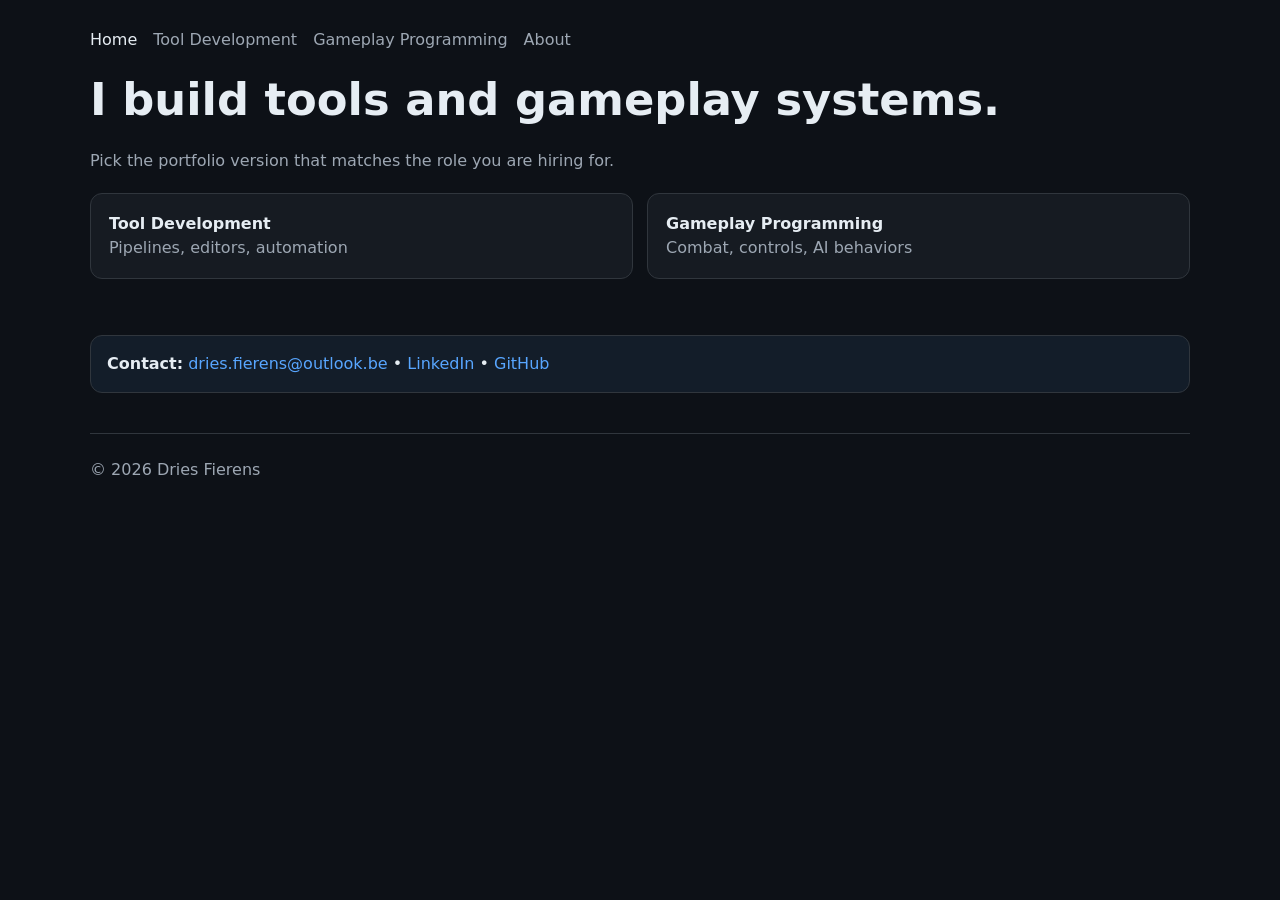
==== index.html @ b5022474 "Add website template" ====
﻿<!doctype html>
<html lang="en">
<head>
    <meta charset="UTF-8" />
    <meta name="viewport" content="width=device-width, initial-scale=1.0" />
    <title>Dries Fierens — Portfolio</title>
    <link rel="stylesheet" href="styles.css" />
</head>
<body data-role="all">
    <header class="container">
        <nav>
            <a class="active" href="index.html">Home</a>
            <a href="tooldev.html">Tool Development</a>
            <a href="gameplayprogramming.html">Gameplay Programming</a>
            <a href="about.html">About</a>
        </nav>
        <h1>I build tools and gameplay systems.</h1>
        <p class="subtitle">Pick the portfolio version that matches the role you are hiring for.</p>
        <div class="hero-choices">
            <a class="choice" href="tooldev.html"><strong>Tool Development</strong><br><span class="muted">Pipelines, editors, automation</span></a>
            <a class="choice" href="gameplayprogramming.html"><strong>Gameplay Programming</strong><br><span class="muted">Combat, controls, AI behaviors</span></a>
        </div>
    </header>

    <main class="container">
        <section class="cta">
            <strong>Contact:</strong>
            <a href="mailto:dries.fierens@outlook.be">dries.fierens@outlook.be</a> •
            <a href="https://www.linkedin.com/in/dries-fierens-13a043223/" target="_blank" rel="noreferrer">LinkedIn</a> •
            <a href="https://github.com/Dries-Fierens/" target="_blank" rel="noreferrer">GitHub</a>
        </section>
    </main>

    <footer class="container">© <span id="year"></span> Dries Fierens</footer>
    <script>document.getElementById('year').textContent = new Date().getFullYear();</script>
</body>
</html>
---- styles.css ----
﻿:root {
    --bg: #0d1117;
    --card: #161b22;
    --text: #e6edf3;
    --muted: #9da7b3;
    --accent: #58a6ff;
    --border: #30363d;
}

* {
    box-sizing: border-box
}

body {
    margin: 0;
    font-family: Inter,system-ui,-apple-system,Segoe UI,Roboto,Arial,sans-serif;
    background: var(--bg);
    color: var(--text);
    line-height: 1.5;
}

.container {
    width: min(1100px,92%);
    margin: 0 auto;
}

header {
    padding: 28px 0 12px;
}

nav {
    display: flex;
    gap: 16px;
    flex-wrap: wrap;
    margin-bottom: 14px;
}

nav a {
    color: var(--muted);
    text-decoration: none;
}

nav a:hover, nav a.active {
    color: var(--text)
}

h1 {
    font-size: clamp(1.8rem,3.5vw,3rem);
    margin: 0 0 8px
}

.subtitle {
    color: var(--muted);
    max-width: 70ch
}

.grid {
    display: grid;
    gap: 18px;
    grid-template-columns: repeat(2,minmax(0,1fr));
    margin: 24px 0 40px;
}

@media (max-width: 900px) {
    .grid {
        grid-template-columns: 1fr;
    }
}

.card {
    border: 1px solid var(--border);
    border-radius: 14px;
    overflow: hidden;
    background: var(--card);
}

.thumb {
    width: 100%;
    aspect-ratio: 16/9;
    object-fit: cover;
    display: block;
}

.card-body {
    padding: 14px
}

.one-liner {
    font-weight: 600
}

.tags {
    display: flex;
    flex-wrap: wrap;
    gap: 8px;
    margin: 10px 0
}

.tag {
    border: 1px solid var(--border);
    color: var(--muted);
    padding: 4px 8px;
    border-radius: 999px;
    font-size: .85rem;
}

.links a {
    color: var(--accent);
    text-decoration: none
}

.links a:hover {
    text-decoration: underline
}

.cta {
    margin: 24px 0 40px;
    padding: 16px;
    border: 1px solid var(--border);
    border-radius: 12px;
    background: rgba(88,166,255,.08);
}

.cta a {
    color: var(--accent);
    text-decoration: none;
}

.cta a:hover {
    text-decoration: underline;
}

.hero-choices {
    display: grid;
    grid-template-columns: repeat(auto-fit,minmax(220px,1fr));
    gap: 14px;
    margin: 20px 0;
}

.choice {
    border: 1px solid var(--border);
    border-radius: 12px;
    padding: 18px;
    text-decoration: none;
    color: var(--text);
    background: var(--card);
}

.choice:hover {
    border-color: var(--accent)
}

.muted {
    color: var(--muted)
}

footer {
    border-top: 1px solid var(--border);
    color: var(--muted);
    padding: 24px 0 40px;
}
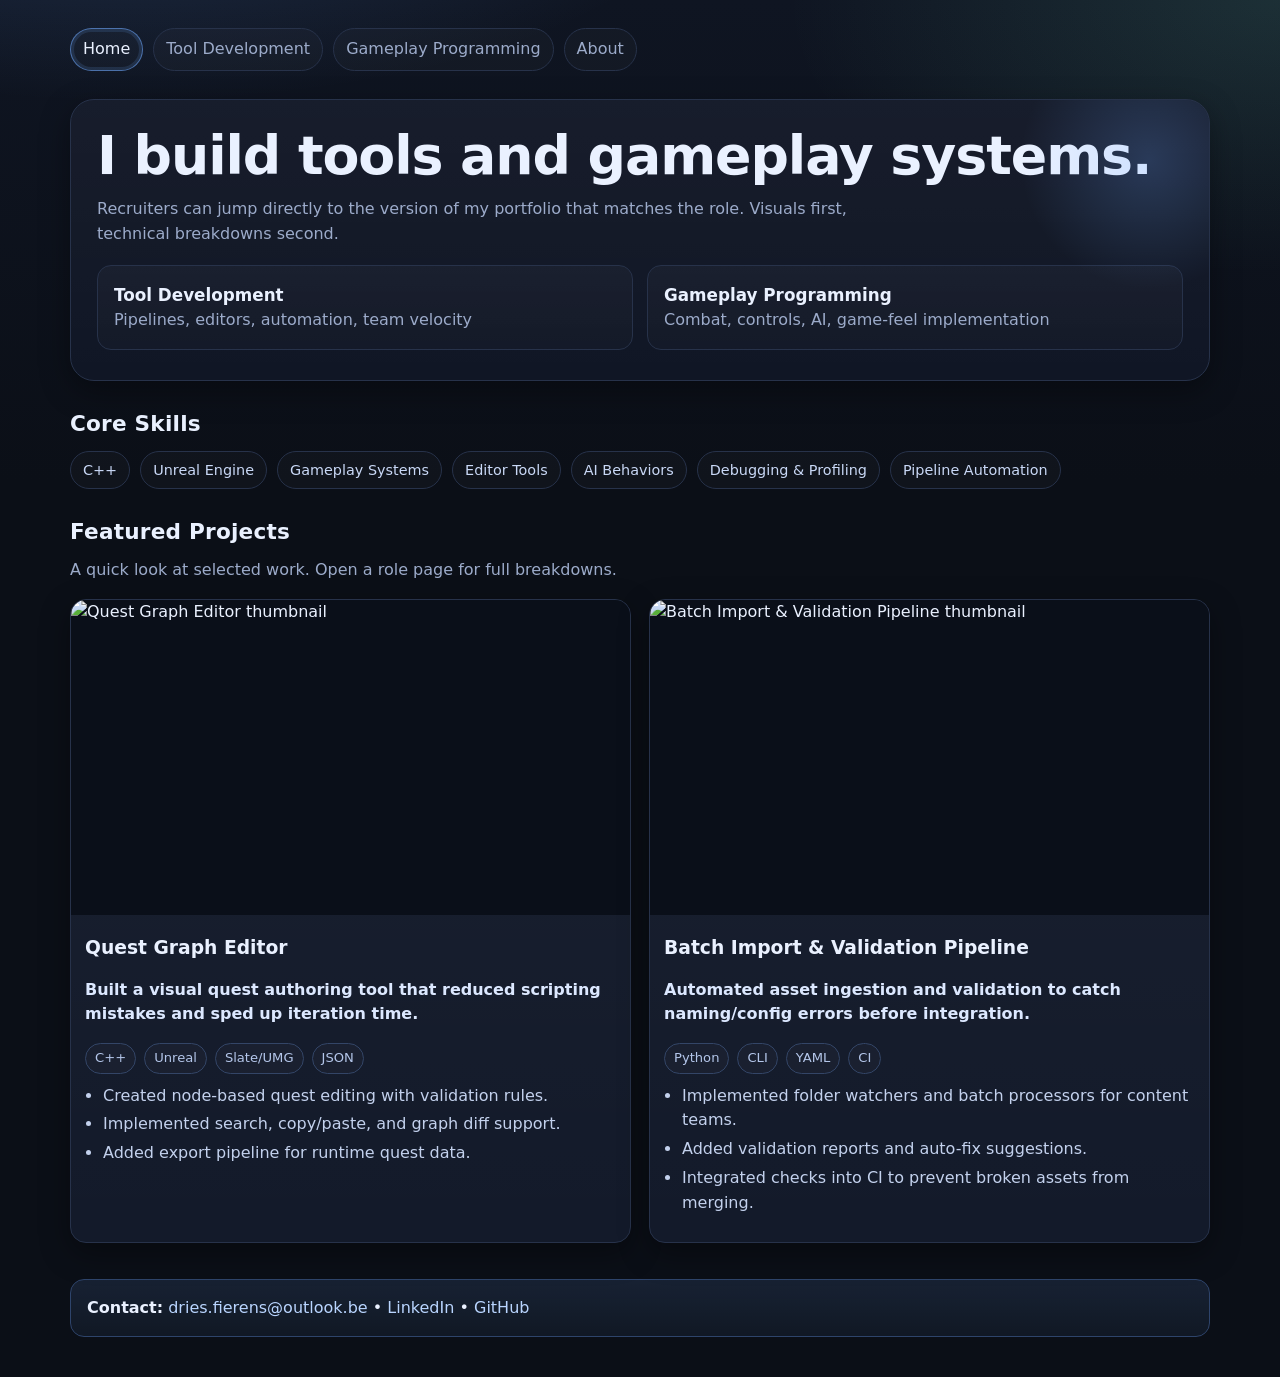
==== commit 8d7fcaee: "Add gitignore, improved homepage" ====
--- a/index.html
+++ b/index.html
@@ -14,15 +14,47 @@
             <a href="gameplayprogramming.html">Gameplay Programming</a>
             <a href="about.html">About</a>
         </nav>
-        <h1>I build tools and gameplay systems.</h1>
-        <p class="subtitle">Pick the portfolio version that matches the role you are hiring for.</p>
-        <div class="hero-choices">
-            <a class="choice" href="tooldev.html"><strong>Tool Development</strong><br><span class="muted">Pipelines, editors, automation</span></a>
-            <a class="choice" href="gameplayprogramming.html"><strong>Gameplay Programming</strong><br><span class="muted">Combat, controls, AI behaviors</span></a>
-        </div>
     </header>
 
     <main class="container">
+        <section class="hero">
+            <h1>I build tools and gameplay systems.</h1>
+            <p class="subtitle">
+                Recruiters can jump directly to the version of my portfolio that matches the role.
+                Visuals first, technical breakdowns second.
+            </p>
+
+            <div class="hero-choices">
+                <a class="choice" href="tooldev.html">
+                    <strong>Tool Development</strong><br>
+                    <span class="muted">Pipelines, editors, automation, team velocity</span>
+                </a>
+                <a class="choice" href="gameplayprogramming.html">
+                    <strong>Gameplay Programming</strong><br>
+                    <span class="muted">Combat, controls, AI, game-feel implementation</span>
+                </a>
+            </div>
+        </section>
+
+        <section class="section">
+            <h2>Core Skills</h2>
+            <div class="skills">
+                <span class="skill">C++</span>
+                <span class="skill">Unreal Engine</span>
+                <span class="skill">Gameplay Systems</span>
+                <span class="skill">Editor Tools</span>
+                <span class="skill">AI Behaviors</span>
+                <span class="skill">Debugging & Profiling</span>
+                <span class="skill">Pipeline Automation</span>
+            </div>
+        </section>
+
+        <section class="section">
+            <h2>Featured Projects</h2>
+            <p class="subtitle">A quick look at selected work. Open a role page for full breakdowns.</p>
+            <section id="featured-projects" class="grid"></section>
+        </section>
+
         <section class="cta">
             <strong>Contact:</strong>
             <a href="mailto:dries.fierens@outlook.be">dries.fierens@outlook.be</a> •
@@ -31,7 +63,8 @@
         </section>
     </main>
 
-    <footer class="container">© <span id="year"></span> Dries Fierens</footer>
+    <script src="data/projects.js"></script>
+    <script src="js/main.js"></script>
     <script>document.getElementById('year').textContent = new Date().getFullYear();</script>
 </body>
 </html>
--- a/styles.css
+++ b/styles.css
@@ -1,64 +1,167 @@
 ﻿:root {
-    --bg: #0d1117;
-    --card: #161b22;
-    --text: #e6edf3;
-    --muted: #9da7b3;
-    --accent: #58a6ff;
-    --border: #30363d;
+    --bg: #0b0f17;
+    --bg-2: #0f1522;
+    --card: #131a2a;
+    --card-2: #101625;
+    --text: #eaf1ff;
+    --muted: #9cabca;
+    --accent: #6ea8ff;
+    --accent-2: #7ef0c7;
+    --border: #27324a;
+    --shadow: 0 10px 30px rgba(0,0,0,.35);
+    --radius: 16px;
 }
 
 * {
     box-sizing: border-box
 }
 
+html, body {
+    margin: 0;
+    padding: 0
+}
+
 body {
-    margin: 0;
     font-family: Inter,system-ui,-apple-system,Segoe UI,Roboto,Arial,sans-serif;
-    background: var(--bg);
     color: var(--text);
-    line-height: 1.5;
+    line-height: 1.55;
+    background: radial-gradient(1000px 400px at 10% -10%, rgba(110,168,255,.18), transparent 60%), radial-gradient(900px 500px at 100% 0%, rgba(126,240,199,.12), transparent 55%), linear-gradient(180deg, var(--bg-2), var(--bg) 35%);
+    min-height: 100vh;
 }
 
 .container {
-    width: min(1100px,92%);
-    margin: 0 auto;
+    width: min(1140px,92%);
+    margin: 0 auto
 }
 
 header {
-    padding: 28px 0 12px;
+    padding: 28px 0 8px;
 }
 
 nav {
     display: flex;
-    gap: 16px;
+    gap: 10px;
     flex-wrap: wrap;
-    margin-bottom: 14px;
-}
-
-nav a {
-    color: var(--muted);
-    text-decoration: none;
-}
-
-nav a:hover, nav a.active {
-    color: var(--text)
-}
+    margin-bottom: 20px;
+}
+
+    nav a {
+        color: var(--muted);
+        text-decoration: none;
+        border: 1px solid var(--border);
+        background: rgba(255,255,255,.02);
+        padding: 8px 12px;
+        border-radius: 999px;
+        transition: .2s ease;
+    }
+
+        nav a:hover {
+            color: var(--text);
+            border-color: #3a4a6d
+        }
+
+        nav a.active {
+            color: var(--text);
+            border-color: rgba(110,168,255,.6);
+            box-shadow: 0 0 0 3px rgba(110,168,255,.14) inset;
+        }
 
 h1 {
-    font-size: clamp(1.8rem,3.5vw,3rem);
-    margin: 0 0 8px
+    font-size: clamp(2rem,4.2vw,3.4rem);
+    line-height: 1.1;
+    margin: 0 0 12px;
+    letter-spacing: -.02em;
 }
 
 .subtitle {
     color: var(--muted);
-    max-width: 70ch
+    max-width: 76ch;
+    margin: 0 0 8px;
+}
+
+.hero {
+    border: 1px solid var(--border);
+    background: linear-gradient(180deg, rgba(255,255,255,.03), rgba(255,255,255,.00)), var(--card-2);
+    border-radius: 24px;
+    padding: 26px;
+    box-shadow: var(--shadow);
+    position: relative;
+    overflow: hidden;
+}
+
+    .hero::after {
+        content: "";
+        position: absolute;
+        width: 280px;
+        height: 280px;
+        right: -80px;
+        top: -80px;
+        border-radius: 50%;
+        background: radial-gradient(circle, rgba(110,168,255,.22), transparent 65%);
+        pointer-events: none;
+    }
+
+.hero-choices {
+    display: grid;
+    grid-template-columns: repeat(auto-fit,minmax(230px,1fr));
+    gap: 14px;
+    margin: 18px 0 4px;
+}
+
+.choice {
+    border: 1px solid var(--border);
+    border-radius: 14px;
+    padding: 16px;
+    text-decoration: none;
+    color: var(--text);
+    background: linear-gradient(180deg, rgba(255,255,255,.03), rgba(255,255,255,.01));
+    transition: transform .18s ease,border-color .2s ease,box-shadow .2s ease;
+}
+
+    .choice:hover {
+        transform: translateY(-2px);
+        border-color: rgba(110,168,255,.65);
+        box-shadow: 0 8px 24px rgba(0,0,0,.28);
+    }
+
+    .choice strong {
+        font-size: 1.05rem
+    }
+
+.muted {
+    color: var(--muted)
+}
+
+.section {
+    margin: 26px 0;
+}
+
+    .section h2 {
+        margin: 0 0 10px;
+        font-size: 1.35rem;
+        letter-spacing: .01em;
+    }
+
+.skills {
+    display: flex;
+    flex-wrap: wrap;
+    gap: 10px;
+}
+
+.skill {
+    border: 1px solid var(--border);
+    color: #c9d8f6;
+    background: rgba(255,255,255,.02);
+    border-radius: 999px;
+    padding: 7px 12px;
+    font-size: .9rem;
 }
 
 .grid {
     display: grid;
     gap: 18px;
-    grid-template-columns: repeat(2,minmax(0,1fr));
-    margin: 24px 0 40px;
+    grid-template-columns: repeat(2,minmax(0,1fr)); /* max 2 */
+    margin: 16px 0 36px;
 }
 
 @media (max-width: 900px) {
@@ -69,24 +172,47 @@
 
 .card {
     border: 1px solid var(--border);
-    border-radius: 14px;
+    border-radius: var(--radius);
     overflow: hidden;
-    background: var(--card);
-}
+    background: linear-gradient(180deg, rgba(255,255,255,.03), rgba(255,255,255,.00)), var(--card);
+    box-shadow: var(--shadow);
+    transition: transform .18s ease, border-color .2s ease;
+}
+
+    .card:hover {
+        transform: translateY(-3px);
+        border-color: #4062a0;
+    }
 
 .thumb {
     width: 100%;
     aspect-ratio: 16/9;
     object-fit: cover;
     display: block;
+    background: #0a0f19;
 }
 
 .card-body {
-    padding: 14px
-}
+    padding: 14px 14px 16px
+}
+
+    .card-body h3 {
+        margin: 4px 0 8px
+    }
 
 .one-liner {
-    font-weight: 600
+    font-weight: 600;
+    color: #dce8ff
+}
+
+ul {
+    margin: 10px 0 0 18px;
+    padding: 0
+}
+
+li {
+    margin: 4px 0;
+    color: #c3d1ed
 }
 
 .tags {
@@ -97,65 +223,46 @@
 }
 
 .tag {
-    border: 1px solid var(--border);
-    color: var(--muted);
-    padding: 4px 8px;
+    border: 1px solid #334567;
+    color: #b4c6ea;
+    padding: 4px 9px;
     border-radius: 999px;
-    font-size: .85rem;
-}
-
-.links a {
-    color: var(--accent);
-    text-decoration: none
-}
-
-.links a:hover {
-    text-decoration: underline
-}
+    font-size: .82rem;
+    background: rgba(255,255,255,.02);
+}
+
+.links {
+    margin-top: 10px
+}
+
+    .links a {
+        color: var(--accent);
+        text-decoration: none;
+    }
+
+        .links a:hover {
+            text-decoration: underline
+        }
 
 .cta {
-    margin: 24px 0 40px;
+    margin: 10px 0 40px;
     padding: 16px;
-    border: 1px solid var(--border);
-    border-radius: 12px;
-    background: rgba(88,166,255,.08);
-}
-
-.cta a {
-    color: var(--accent);
-    text-decoration: none;
-}
-
-.cta a:hover {
-    text-decoration: underline;
-}
-
-.hero-choices {
-    display: grid;
-    grid-template-columns: repeat(auto-fit,minmax(220px,1fr));
-    gap: 14px;
-    margin: 20px 0;
-}
-
-.choice {
-    border: 1px solid var(--border);
-    border-radius: 12px;
-    padding: 18px;
-    text-decoration: none;
-    color: var(--text);
-    background: var(--card);
-}
-
-.choice:hover {
-    border-color: var(--accent)
-}
-
-.muted {
-    color: var(--muted)
-}
+    border: 1px solid #2e446b;
+    border-radius: 14px;
+    background: linear-gradient(180deg, rgba(110,168,255,.12), rgba(110,168,255,.06));
+}
+
+    .cta a {
+        color: #b9d5ff;
+        text-decoration: none;
+    }
+
+        .cta a:hover {
+            text-decoration: underline
+        }
 
 footer {
     border-top: 1px solid var(--border);
     color: var(--muted);
-    padding: 24px 0 40px;
-}
+    padding: 20px 0 34px;
+}
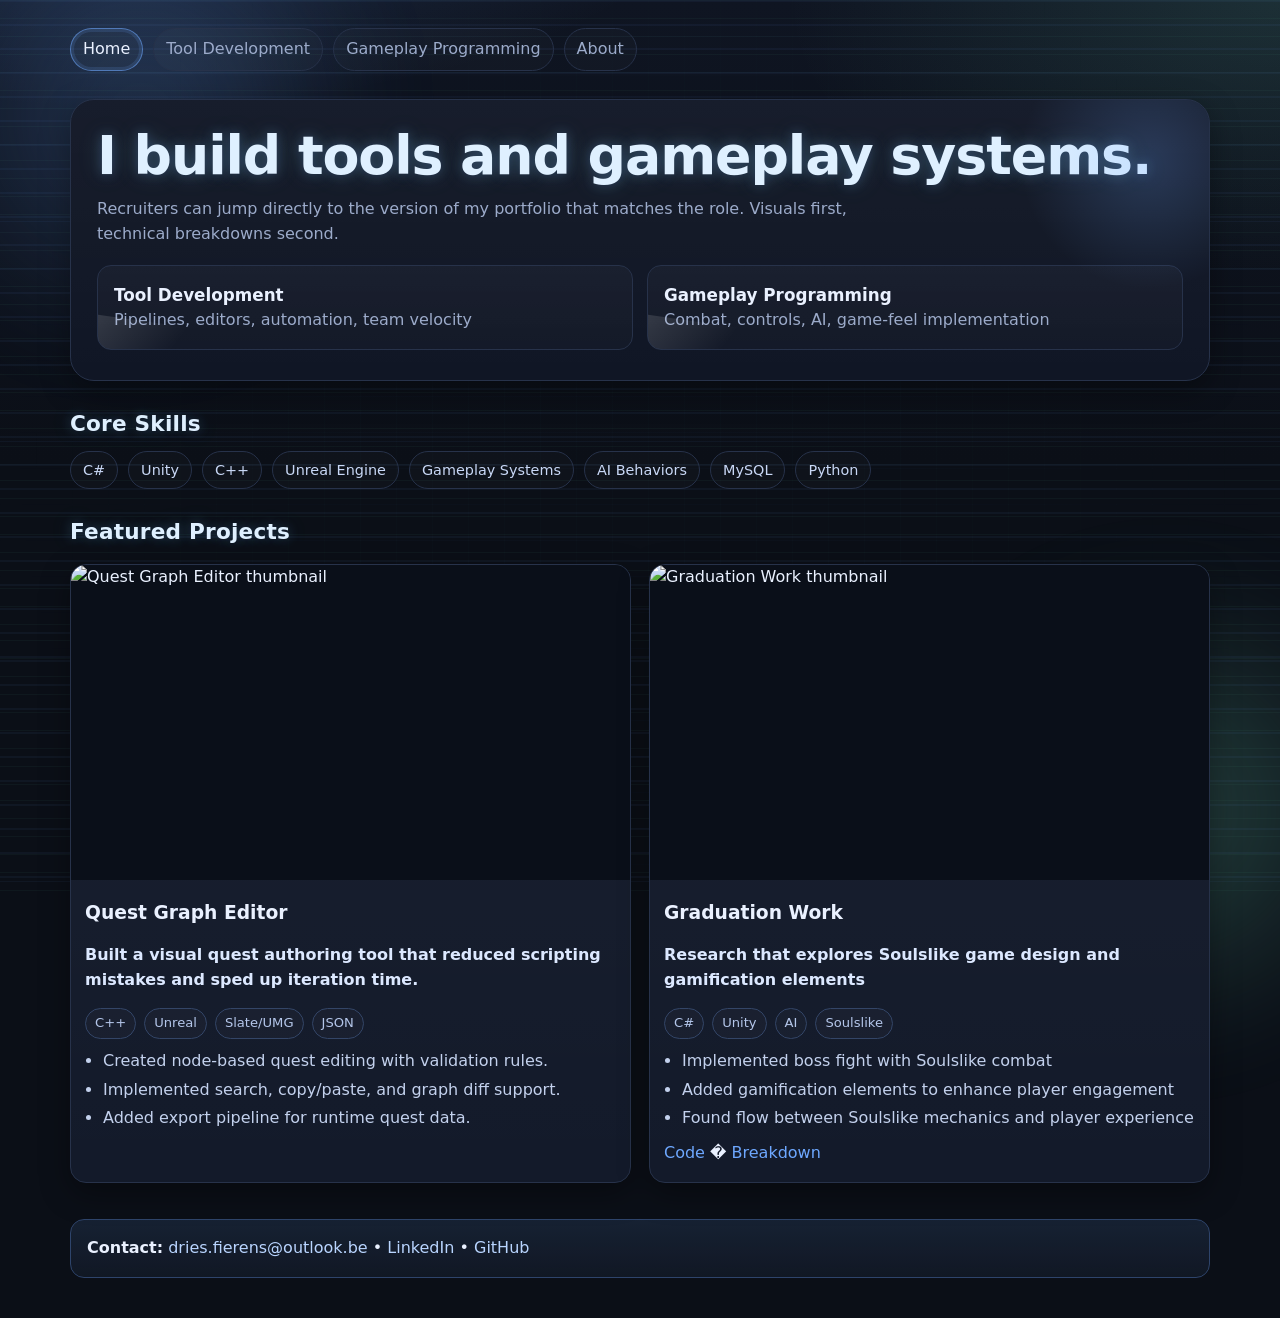
==== commit 03e662ad: "Add projects and improved layout" ====
--- a/index.html
+++ b/index.html
@@ -7,6 +7,12 @@
     <link rel="stylesheet" href="styles.css" />
 </head>
 <body data-role="all">
+    <div class="fx-bg" aria-hidden="true">
+        <span class="blob blob-a"></span>
+        <span class="blob blob-b"></span>
+        <span class="grid-lines"></span>
+        <span class="code-rain"></span>
+    </div>
     <header class="container">
         <nav>
             <a class="active" href="index.html">Home</a>
@@ -39,19 +45,19 @@
         <section class="section">
             <h2>Core Skills</h2>
             <div class="skills">
+                <span class="skill">C#</span>
+                <span class="skill">Unity</span>
                 <span class="skill">C++</span>
                 <span class="skill">Unreal Engine</span>
                 <span class="skill">Gameplay Systems</span>
-                <span class="skill">Editor Tools</span>
                 <span class="skill">AI Behaviors</span>
-                <span class="skill">Debugging & Profiling</span>
-                <span class="skill">Pipeline Automation</span>
+                <span class="skill">MySQL</span>
+                <span class="skill">Python</span>
             </div>
         </section>
 
         <section class="section">
             <h2>Featured Projects</h2>
-            <p class="subtitle">A quick look at selected work. Open a role page for full breakdowns.</p>
             <section id="featured-projects" class="grid"></section>
         </section>
 
--- a/styles.css
+++ b/styles.css
@@ -266,3 +266,158 @@
     color: var(--muted);
     padding: 20px 0 34px;
 }
+
+/* =========================
+   VIBRANT CODE-THEMED FX
+   ========================= */
+
+body {
+    position: relative;
+    overflow-x: hidden;
+}
+
+/* background effect container */
+.fx-bg {
+    position: fixed;
+    inset: 0;
+    z-index: -1;
+    pointer-events: none;
+}
+
+/* animated colorful glows */
+.blob {
+    position: absolute;
+    width: 42vw;
+    height: 42vw;
+    border-radius: 50%;
+    filter: blur(55px);
+    opacity: .24;
+    animation: blobFloat 16s ease-in-out infinite alternate;
+}
+
+.blob-a {
+    left: -10vw;
+    top: -12vw;
+    background: radial-gradient(circle, #6ea8ff 0%, rgba(110,168,255,0) 65%);
+}
+
+.blob-b {
+    right: -12vw;
+    bottom: -14vw;
+    background: radial-gradient(circle, #7ef0c7 0%, rgba(126,240,199,0) 65%);
+    animation-delay: 2s;
+}
+
+@keyframes blobFloat {
+    0% {
+        transform: translateY(0) translateX(0) scale(1);
+    }
+
+    100% {
+        transform: translateY(30px) translateX(20px) scale(1.08);
+    }
+}
+
+/* subtle techno grid */
+.grid-lines {
+    position: absolute;
+    inset: 0;
+    background-image: linear-gradient(rgba(110,168,255,.07) 1px, transparent 1px), linear-gradient(90deg, rgba(126,240,199,.06) 1px, transparent 1px);
+    background-size: 36px 36px, 36px 36px;
+    mask-image: radial-gradient(circle at center, black 35%, transparent 90%);
+    opacity: .28;
+    animation: gridShift 18s linear infinite;
+}
+
+@keyframes gridShift {
+    from {
+        transform: translateY(0);
+    }
+
+    to {
+        transform: translateY(36px);
+    }
+}
+
+/* fake code rain overlay */
+.code-rain {
+    position: absolute;
+    inset: 0;
+    opacity: .12;
+    background-image: repeating-linear-gradient( 180deg, rgba(110,168,255,.45) 0 2px, transparent 2px 24px ), repeating-linear-gradient( 180deg, rgba(126,240,199,.35) 0 1px, transparent 1px 18px );
+    background-size: 2px 220px, 1px 160px;
+    background-position: 12% -220px, 76% -160px;
+    animation: rainFall 9s linear infinite;
+}
+
+@keyframes rainFall {
+    to {
+        background-position: 12% 220px, 76% 160px;
+    }
+}
+
+/* animated gradient headings */
+h1, .section h2{
+  color:#dff0ff;
+  text-shadow:
+    0 0 12px rgba(110,168,255,.25),
+    0 0 24px rgba(126,240,199,.18);
+}
+
+@keyframes headingGlow {
+    to {
+        background-position: 220% center;
+    }
+}
+
+/* card hover glow */
+.card {
+    position: relative;
+}
+
+    .card::before {
+        content: "";
+        position: absolute;
+        inset: -1px;
+        border-radius: inherit;
+        padding: 1px;
+        background: linear-gradient(120deg, rgba(110,168,255,.7), rgba(126,240,199,.6), rgba(180,120,255,.65));
+        -webkit-mask: linear-gradient(#000 0 0) content-box, linear-gradient(#000 0 0);
+        -webkit-mask-composite: xor;
+        mask-composite: exclude;
+        opacity: 0;
+        transition: opacity .25s ease;
+        pointer-events: none;
+    }
+
+    .card:hover::before {
+        opacity: 1;
+    }
+
+/* animated buttons */
+.choice {
+    position: relative;
+    overflow: hidden;
+}
+
+    .choice::after {
+        content: "";
+        position: absolute;
+        inset: auto -40% -120% -40%;
+        height: 180%;
+        background: linear-gradient(120deg, transparent 35%, rgba(255,255,255,.22) 50%, transparent 65%);
+        transform: translateX(-40%) rotate(8deg);
+        transition: transform .7s ease;
+    }
+
+    .choice:hover::after {
+        transform: translateX(40%) rotate(8deg);
+    }
+
+/* respect users who prefer reduced motion */
+@media (prefers-reduced-motion: reduce) {
+    .blob, .grid-lines, .code-rain, h1, .section h2, .choice::after {
+        animation: none !important;
+        transition: none !important;
+    }
+}
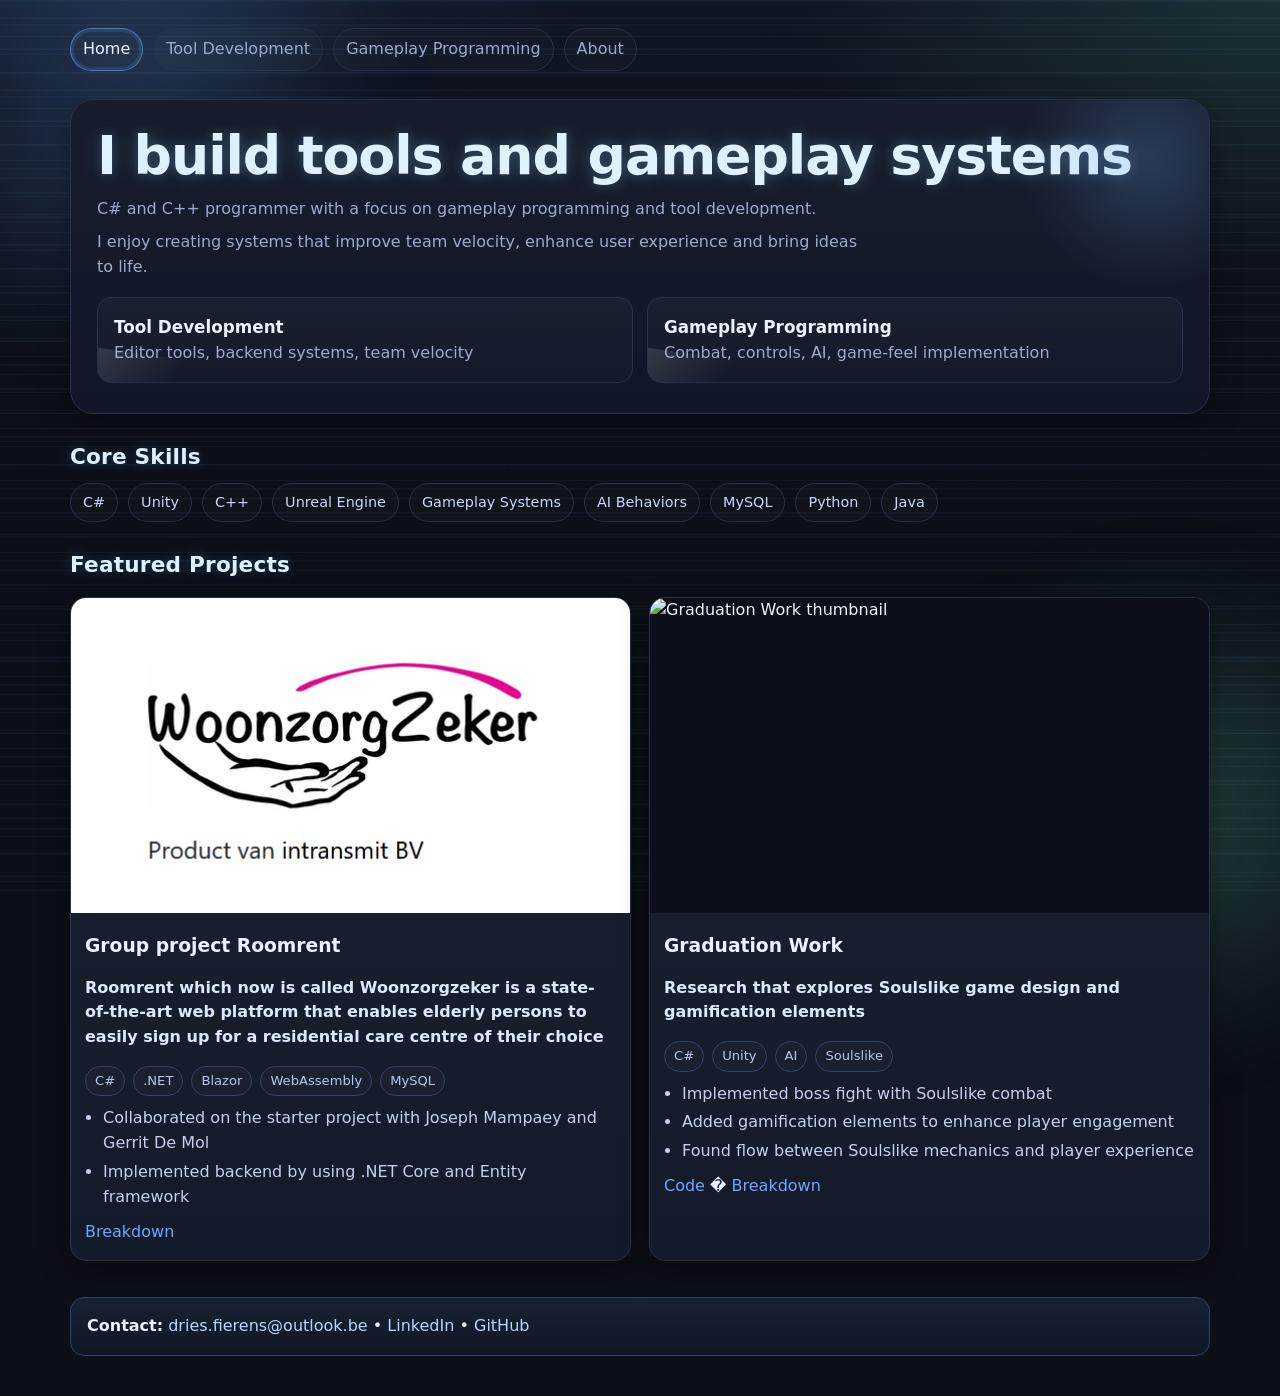
==== commit 6ca7139a: "Finished initial portfolio version" ====
--- a/index.html
+++ b/index.html
@@ -24,16 +24,18 @@
 
     <main class="container">
         <section class="hero">
-            <h1>I build tools and gameplay systems.</h1>
+            <h1>I build tools and gameplay systems</h1>
             <p class="subtitle">
-                Recruiters can jump directly to the version of my portfolio that matches the role.
-                Visuals first, technical breakdowns second.
+                C# and C++ programmer with a focus on gameplay programming and tool development.
+            </p>
+            <p class="subtitle">
+                I enjoy creating systems that improve team velocity, enhance user experience and bring ideas to life.
             </p>
 
             <div class="hero-choices">
                 <a class="choice" href="tooldev.html">
                     <strong>Tool Development</strong><br>
-                    <span class="muted">Pipelines, editors, automation, team velocity</span>
+                    <span class="muted">Editor tools, backend systems, team velocity</span>
                 </a>
                 <a class="choice" href="gameplayprogramming.html">
                     <strong>Gameplay Programming</strong><br>
@@ -53,6 +55,7 @@
                 <span class="skill">AI Behaviors</span>
                 <span class="skill">MySQL</span>
                 <span class="skill">Python</span>
+                <span class="skill">Java</span>
             </div>
         </section>
 
--- a/styles.css
+++ b/styles.css
@@ -421,3 +421,36 @@
         transition: none !important;
     }
 }
+
+.about-wrap {
+    display: grid;
+    grid-template-columns: 280px 1fr;
+    gap: 24px;
+    align-items: start;
+    margin: 20px 0 36px;
+}
+
+.profile-pic {
+    width: 100%;
+    max-width: 280px;
+    aspect-ratio: 1/1;
+    object-fit: cover;
+    border-radius: 18px;
+    border: 1px solid var(--border);
+    box-shadow: 0 10px 30px rgba(0,0,0,.35);
+    background: #0f1522;
+}
+
+.about-content h2 {
+    margin-top: 0;
+}
+
+@media (max-width: 900px) {
+    .about-wrap {
+        grid-template-columns: 1fr;
+    }
+
+    .profile-pic {
+        max-width: 220px;
+    }
+}
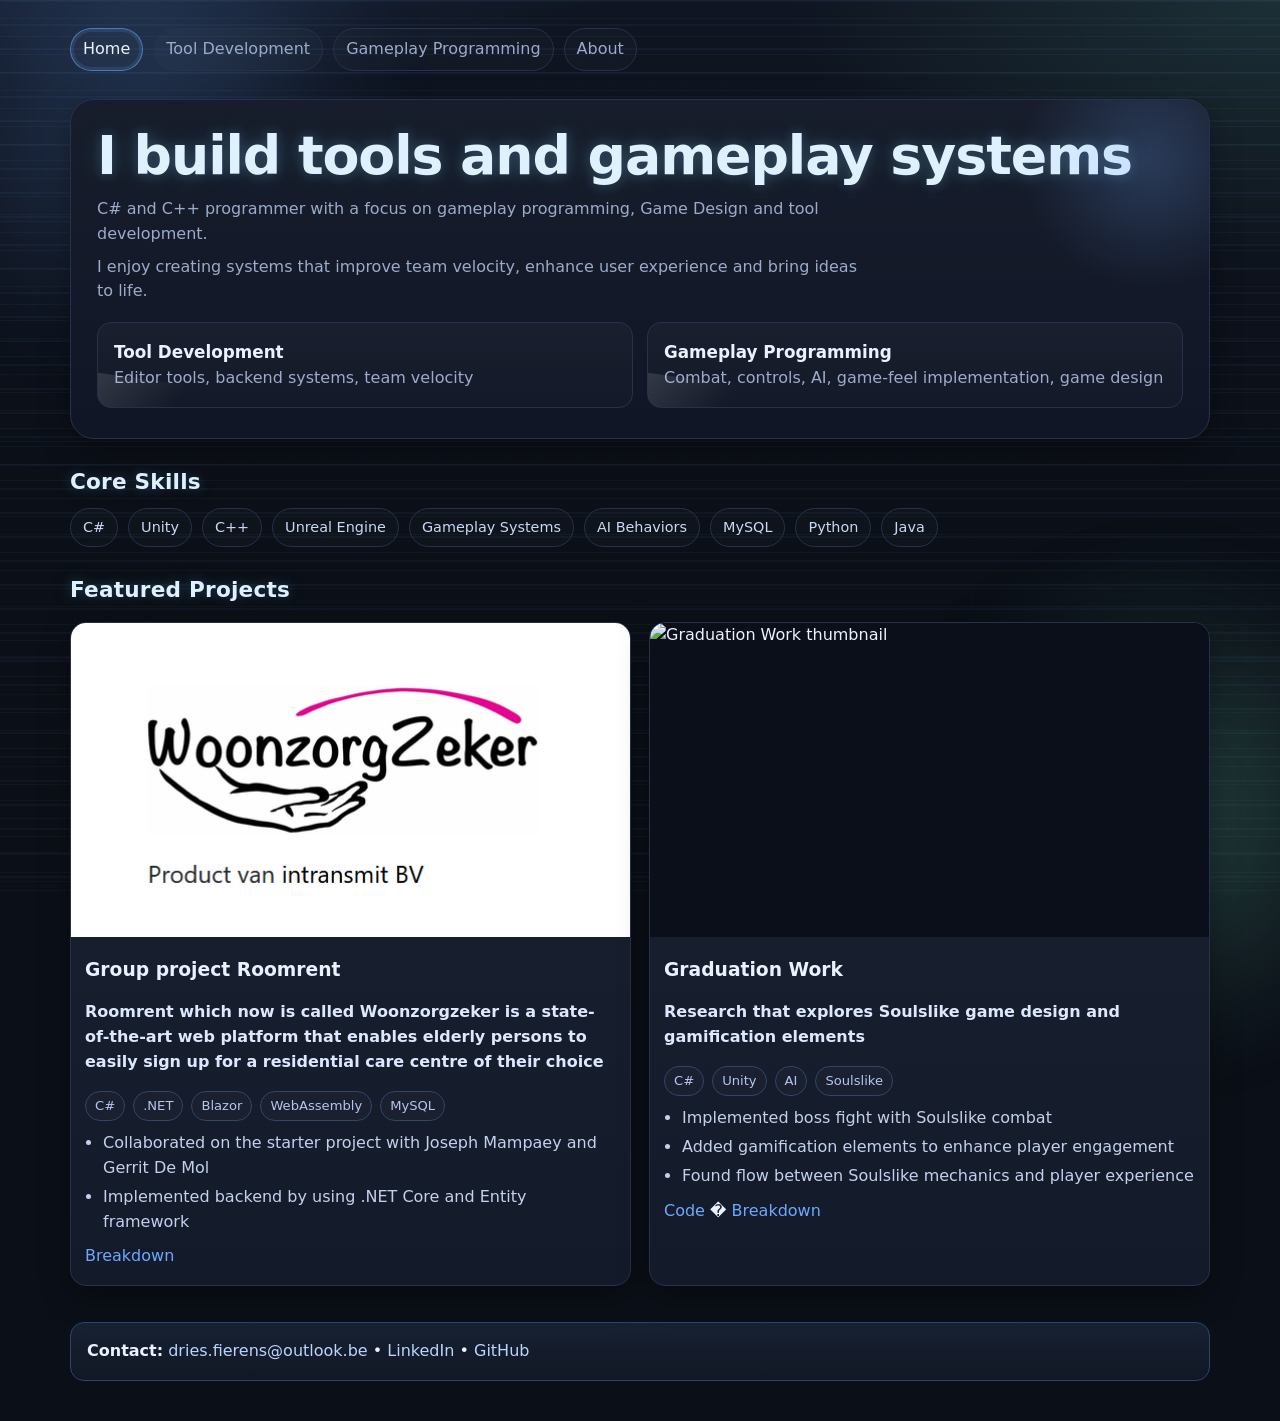
==== commit 5bf92446: "Update portfolio text" ====
--- a/index.html
+++ b/index.html
@@ -26,7 +26,7 @@
         <section class="hero">
             <h1>I build tools and gameplay systems</h1>
             <p class="subtitle">
-                C# and C++ programmer with a focus on gameplay programming and tool development.
+                C# and C++ programmer with a focus on gameplay programming, Game Design and tool development.
             </p>
             <p class="subtitle">
                 I enjoy creating systems that improve team velocity, enhance user experience and bring ideas to life.
@@ -39,7 +39,7 @@
                 </a>
                 <a class="choice" href="gameplayprogramming.html">
                     <strong>Gameplay Programming</strong><br>
-                    <span class="muted">Combat, controls, AI, game-feel implementation</span>
+                    <span class="muted">Combat, controls, AI, game-feel implementation, game design</span>
                 </a>
             </div>
         </section>
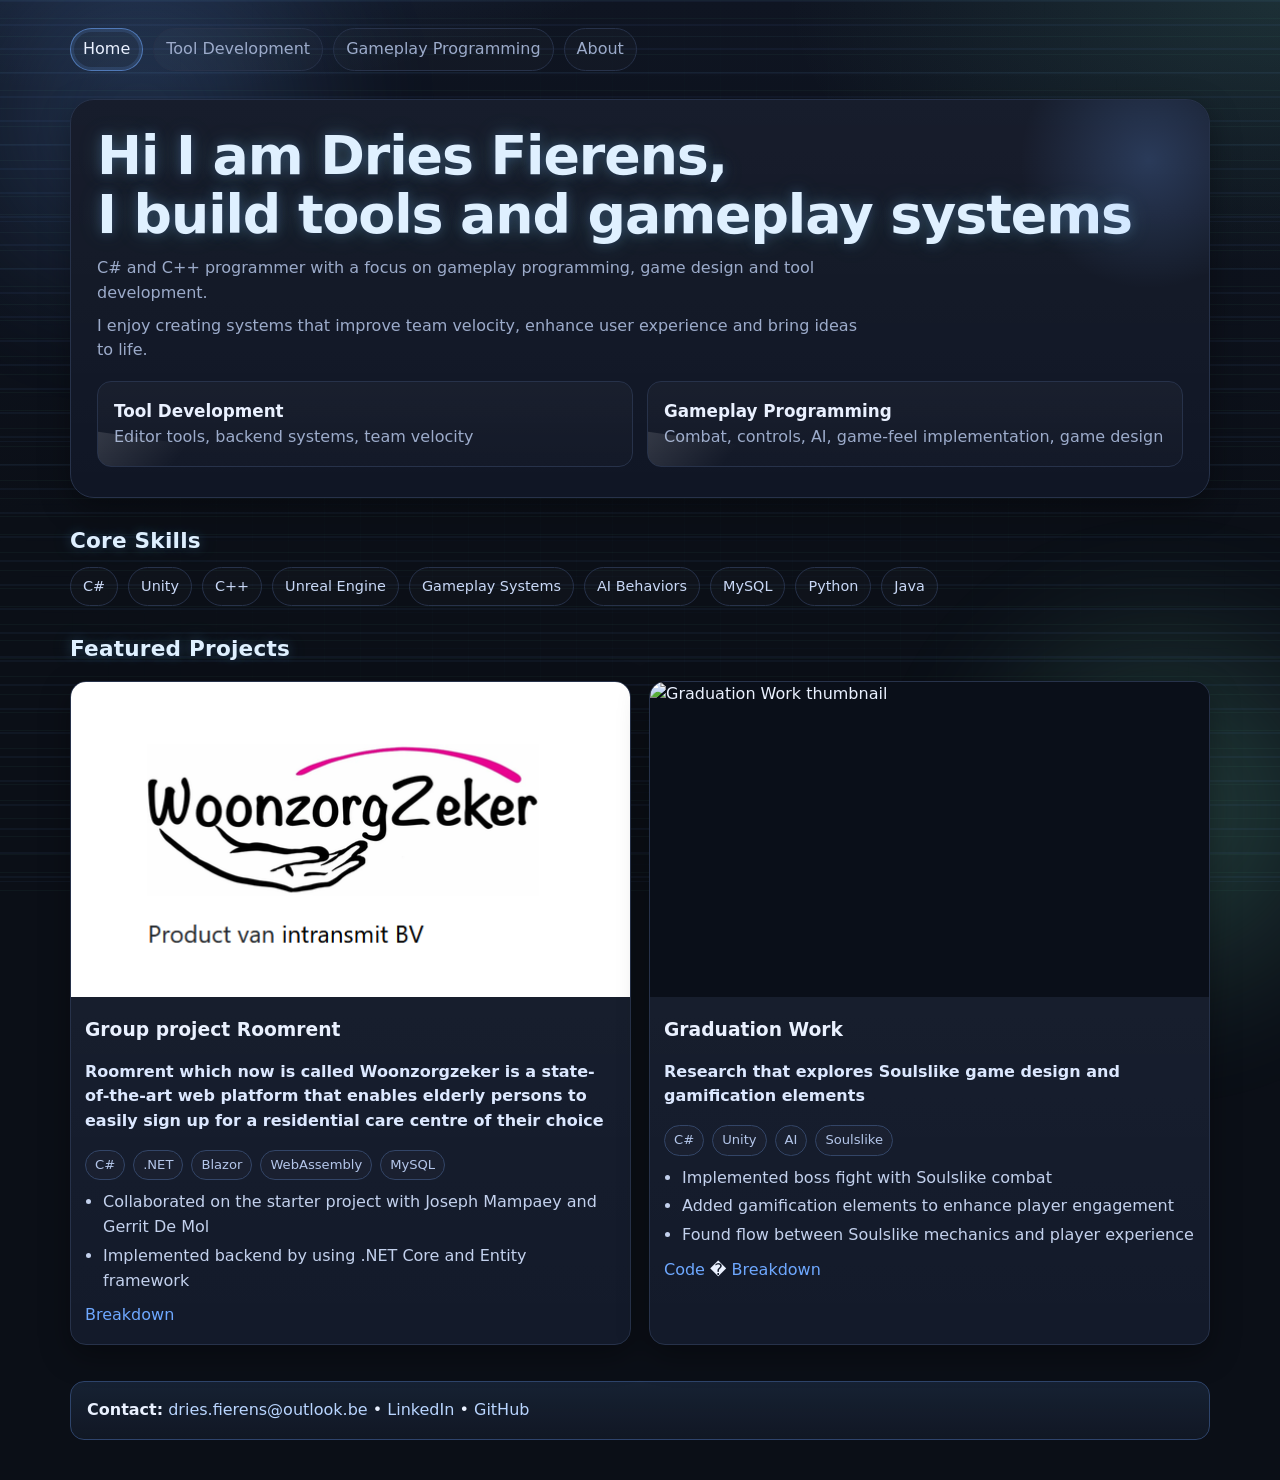
==== commit f02eb6a8: "Update portfolio and resume" ====
--- a/index.html
+++ b/index.html
@@ -24,9 +24,9 @@
 
     <main class="container">
         <section class="hero">
-            <h1>I build tools and gameplay systems</h1>
+            <h1>Hi I am Dries Fierens, <br />I build tools and gameplay systems</h1>
             <p class="subtitle">
-                C# and C++ programmer with a focus on gameplay programming, Game Design and tool development.
+                C# and C++ programmer with a focus on gameplay programming, game design and tool development.
             </p>
             <p class="subtitle">
                 I enjoy creating systems that improve team velocity, enhance user experience and bring ideas to life.
